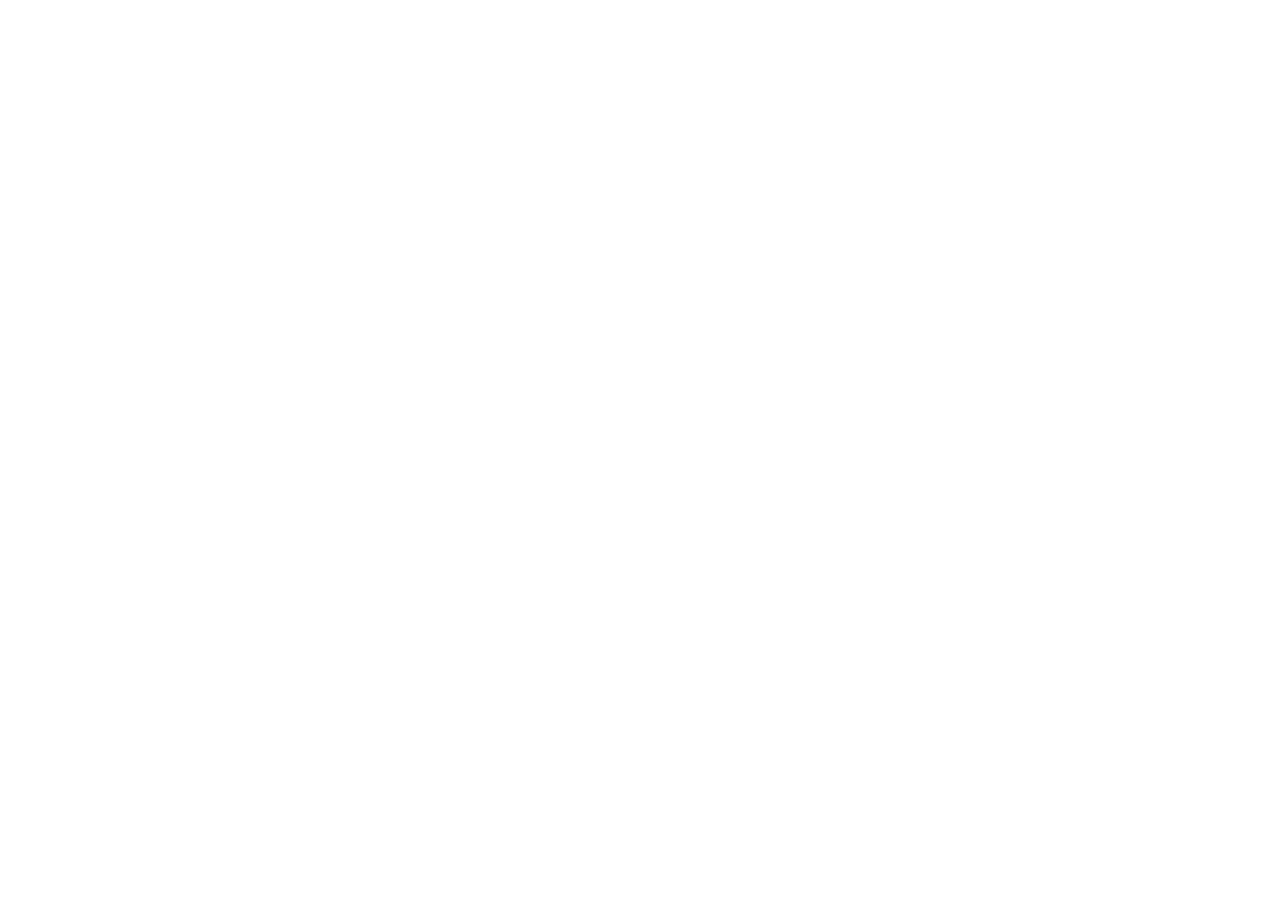
==== HTML/index.html @ b837b575 "mk1" ====
<!DOCTYPE html>
<html lang="en">


<head>
    <meta charset="UTF-8">
    <meta http-equiv="X-UA-Compatible" content="IE=edge">
    <meta name="viewport" content="width=device-width, initial-scale=1.0">
    <link rel="stylesheet" href="../Styles/style.css" />
    <title>Basketball Game</title>
</head>


<body>

    <div id="game-board">
        <canvas id="myCanvas"></canvas>
    </div>

    
    <script type="text/javascript" src="../js/ballStand.js"></script>
    <script type="text/javascript" src="../js/ball.js"></script>
    <script type="text/javascript" src="../js/player.js"></script>
    <script type="text/javascript" src="../js/basket.js"></script>
    <script type="text/javascript" src="../js/background.js"></script>
    <script type="text/javascript" src="../js/basicGame.js"></script>
    <script type="text/javascript" src="../js/gameLauncher.js"></script>
    
</body>


</html>
---- Styles/style.css ----
* {
    padding: 0px;
    margin: 0px;
}

#game-board {
    display: flex;
    justify-content: center;
  }
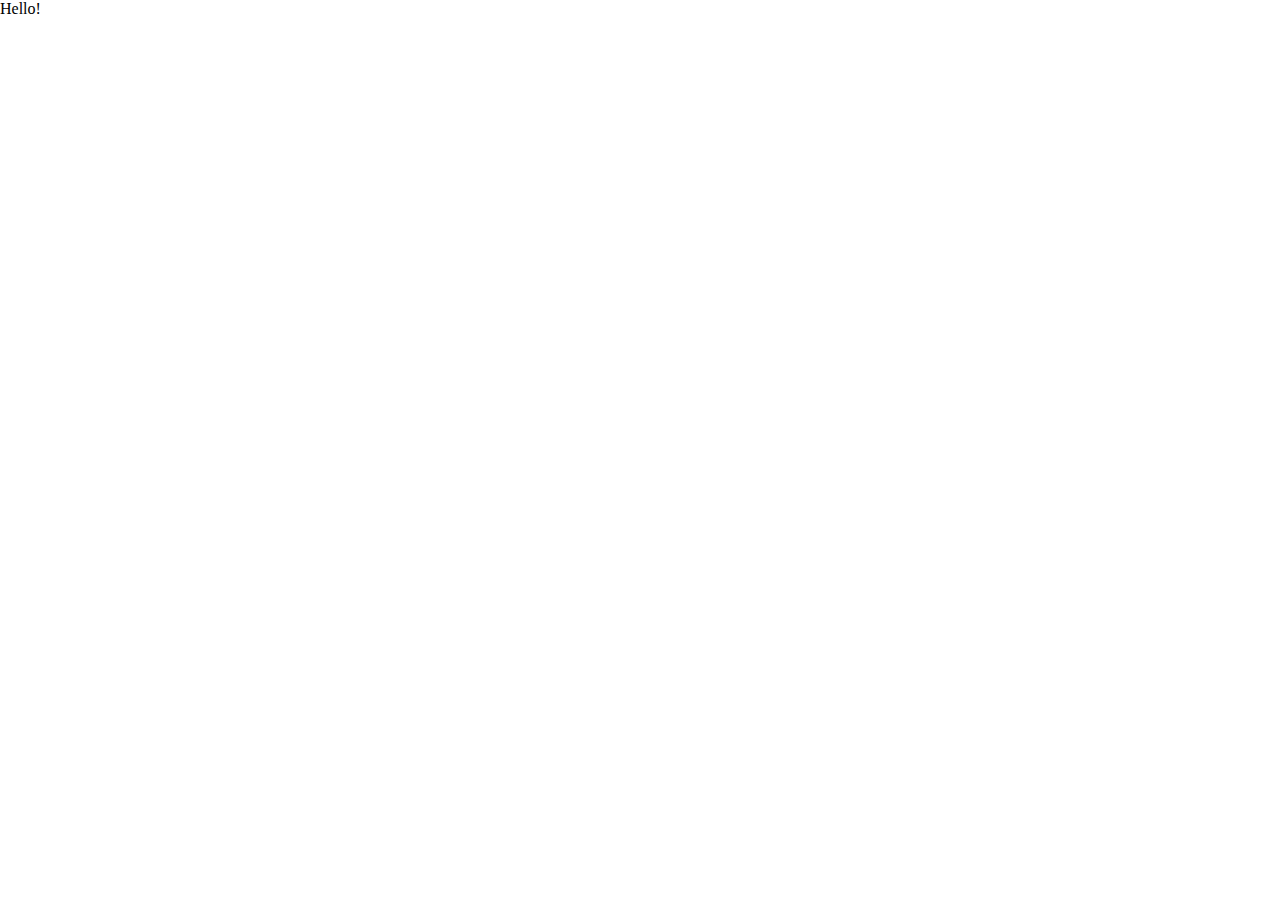
==== commit f4fa5991: "frist commit Ras" ====
--- a/HTML/index.html
+++ b/HTML/index.html
@@ -1,32 +1,25 @@
 <!DOCTYPE html>
 <html lang="en">
+	<head>
+		<meta charset="UTF-8" />
+		<meta http-equiv="X-UA-Compatible" content="IE=edge" />
+		<meta name="viewport" content="width=device-width, initial-scale=1.0" />
+		<link rel="stylesheet" href="../Styles/style.css" />
+		<title>Basketball Game</title>
+	</head>
 
+	<body>
+		Hello!
+		<div id="game-board">
+			<canvas id="myCanvas"></canvas>
+		</div>
 
-<head>
-    <meta charset="UTF-8">
-    <meta http-equiv="X-UA-Compatible" content="IE=edge">
-    <meta name="viewport" content="width=device-width, initial-scale=1.0">
-    <link rel="stylesheet" href="../Styles/style.css" />
-    <title>Basketball Game</title>
-</head>
-
-
-<body>
-
-    <div id="game-board">
-        <canvas id="myCanvas"></canvas>
-    </div>
-
-    
-    <script type="text/javascript" src="../js/ballStand.js"></script>
-    <script type="text/javascript" src="../js/ball.js"></script>
-    <script type="text/javascript" src="../js/player.js"></script>
-    <script type="text/javascript" src="../js/basket.js"></script>
-    <script type="text/javascript" src="../js/background.js"></script>
-    <script type="text/javascript" src="../js/basicGame.js"></script>
-    <script type="text/javascript" src="../js/gameLauncher.js"></script>
-    
-</body>
-
-
-</html>+		<script type="text/javascript" src="../js/ballStand.js"></script>
+		<script type="text/javascript" src="../js/ball.js"></script>
+		<script type="text/javascript" src="../js/player.js"></script>
+		<script type="text/javascript" src="../js/basket.js"></script>
+		<script type="text/javascript" src="../js/background.js"></script>
+		<script type="text/javascript" src="../js/basicGame.js"></script>
+		<script type="text/javascript" src="../js/gameLauncher.js"></script>
+	</body>
+</html>
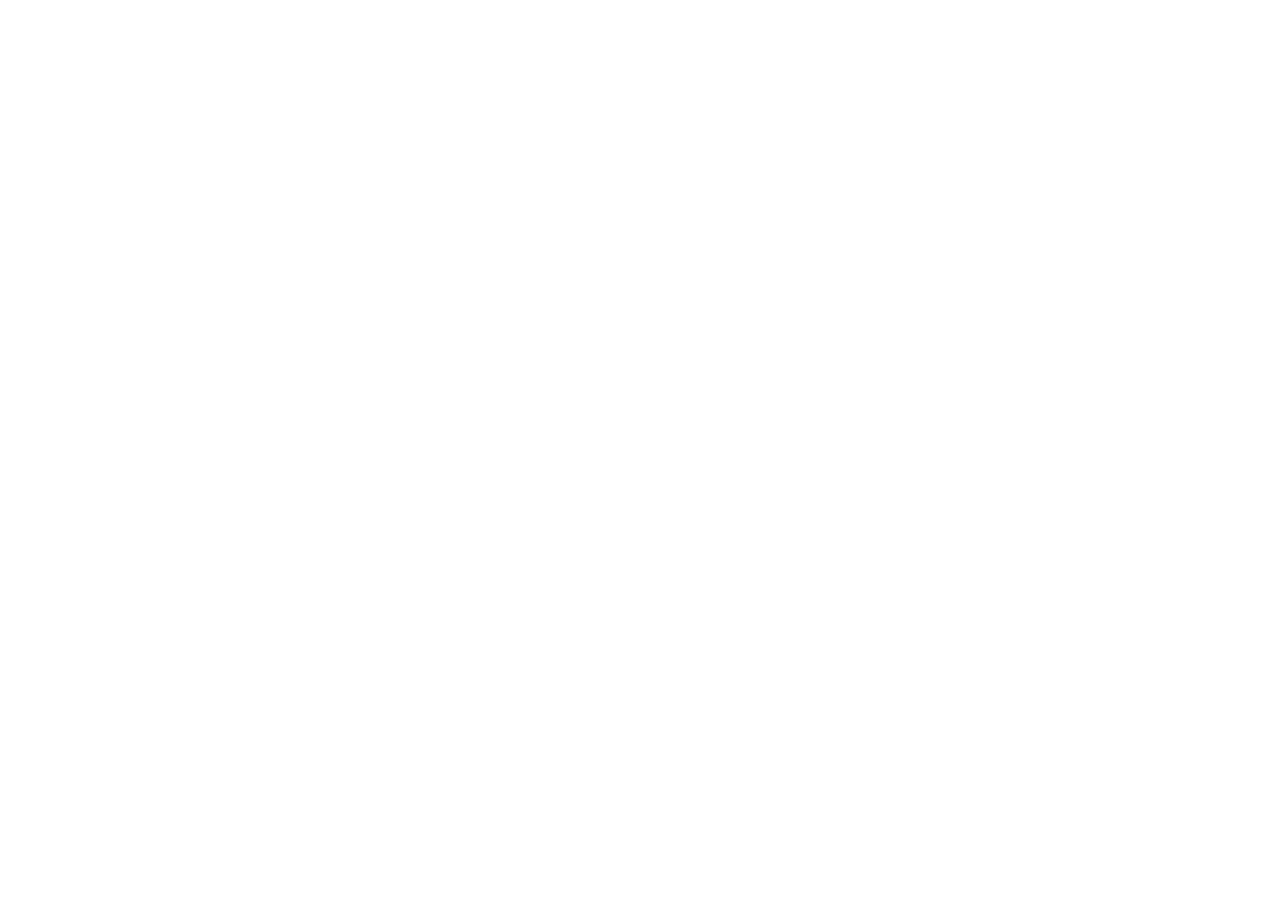
==== commit ec219824: "reset" ====
--- a/HTML/index.html
+++ b/HTML/index.html
@@ -9,7 +9,6 @@
 	</head>
 
 	<body>
-		Hello!
 		<div id="game-board">
 			<canvas id="myCanvas"></canvas>
 		</div>
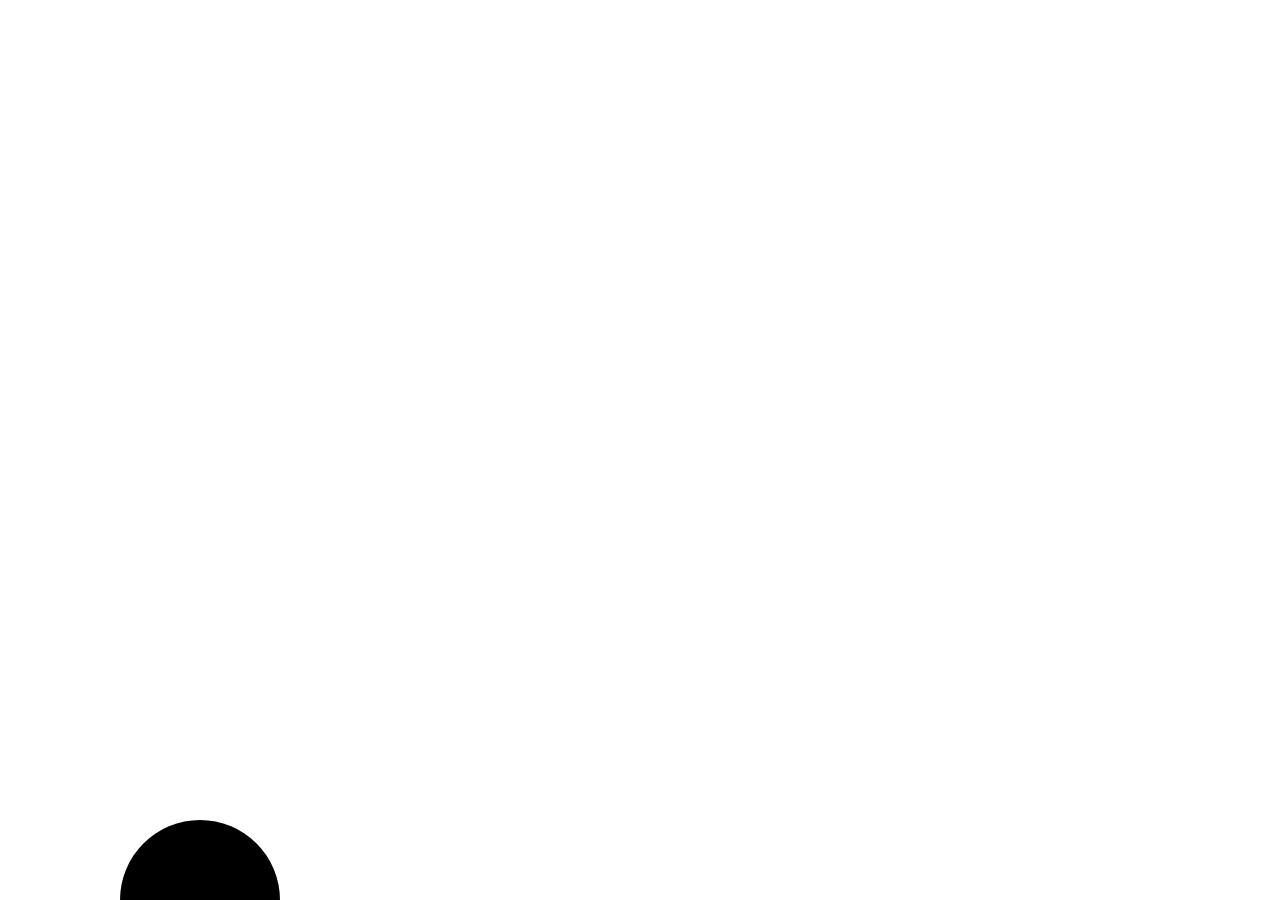
==== commit 6a774760: "Added prototype Animation" ====
--- a/HTML/index.html
+++ b/HTML/index.html
@@ -18,6 +18,7 @@
 		<script type="text/javascript" src="../js/player.js"></script>
 		<script type="text/javascript" src="../js/basket.js"></script>
 		<script type="text/javascript" src="../js/background.js"></script>
+		<script type="text/javascript" src="../Logica/Shooter.js"></script>
 		<script type="text/javascript" src="../js/basicGame.js"></script>
 		<script type="text/javascript" src="../js/gameLauncher.js"></script>
 	</body>
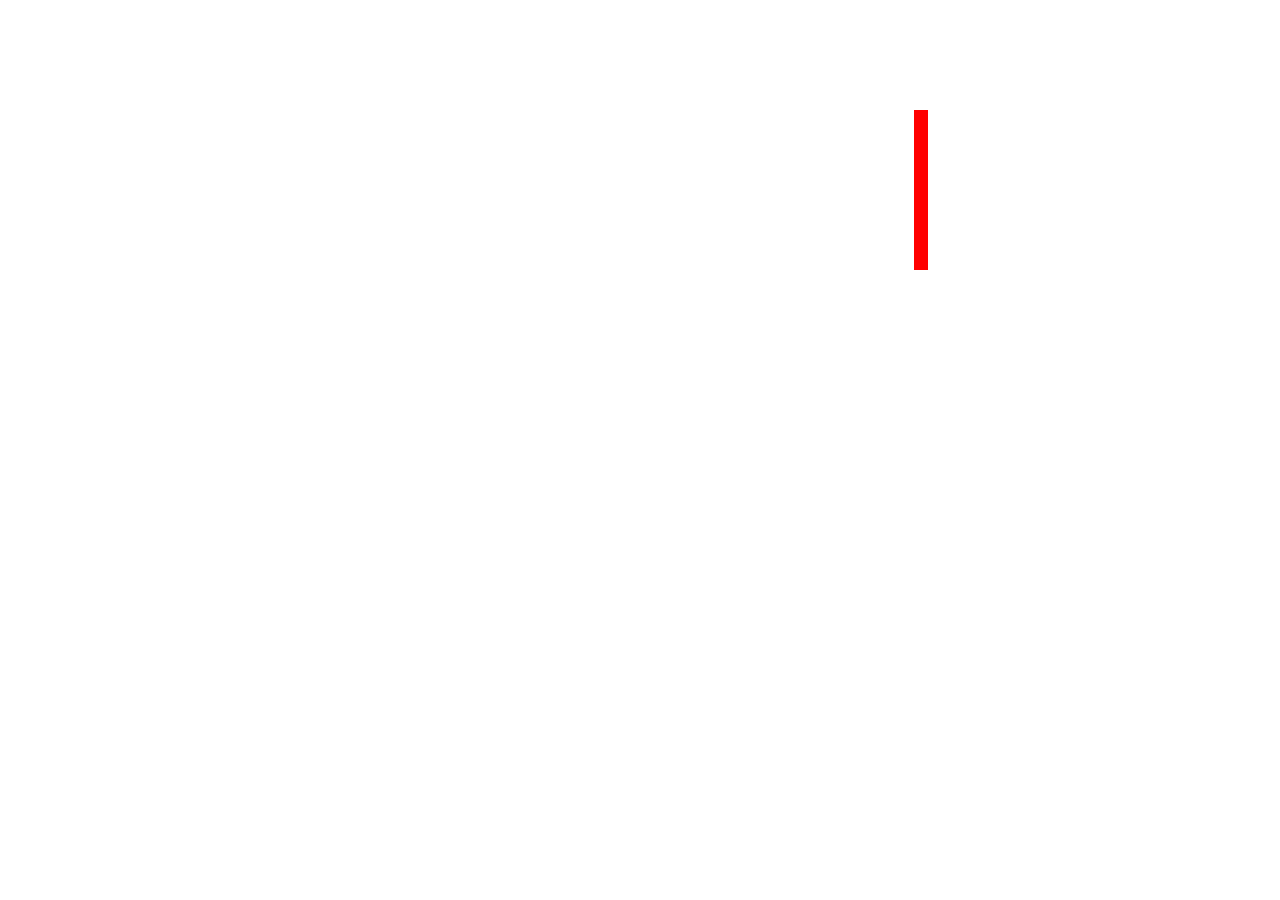
==== commit 2254a467: "precollision" ====
--- a/HTML/index.html
+++ b/HTML/index.html
@@ -13,6 +13,7 @@
 			<canvas id="myCanvas"></canvas>
 		</div>
 
+		<script type="text/javascript" src="../js/collisionBoard.js"></script>
 		<script type="text/javascript" src="../js/ballStand.js"></script>
 		<script type="text/javascript" src="../js/ball.js"></script>
 		<script type="text/javascript" src="../js/player.js"></script>
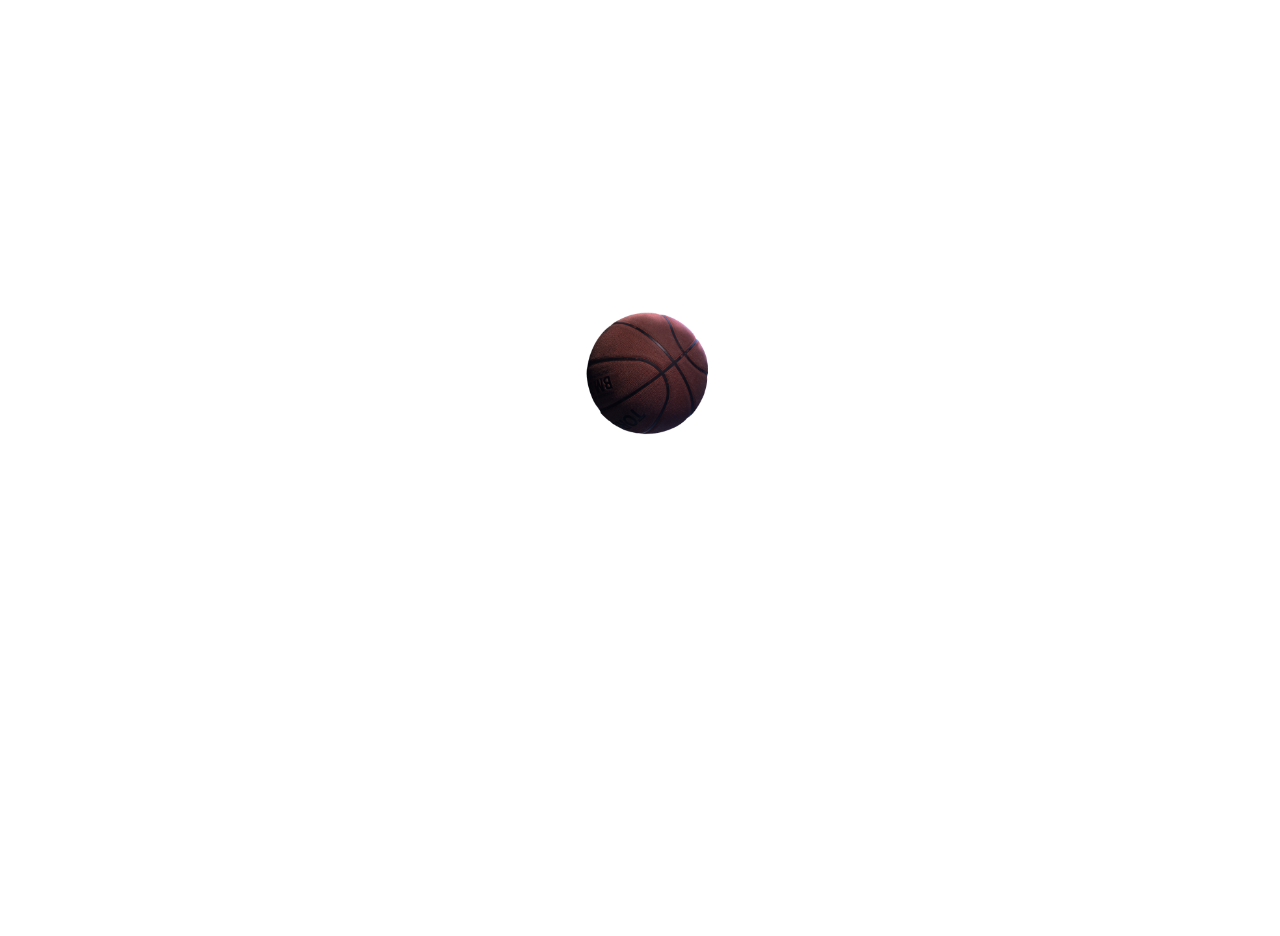
==== commit 3d6c5ef0: "refactorización" ====
--- a/HTML/index.html
+++ b/HTML/index.html
@@ -15,11 +15,11 @@
 
 		<script type="text/javascript" src="../js/collisionBoard.js"></script>
 		<script type="text/javascript" src="../js/ballStand.js"></script>
+		<script type="text/javascript" src="../Logic/Shooter.js"></script>
 		<script type="text/javascript" src="../js/ball.js"></script>
 		<script type="text/javascript" src="../js/player.js"></script>
 		<script type="text/javascript" src="../js/basket.js"></script>
 		<script type="text/javascript" src="../js/background.js"></script>
-		<script type="text/javascript" src="../Logica/Shooter.js"></script>
 		<script type="text/javascript" src="../js/basicGame.js"></script>
 		<script type="text/javascript" src="../js/gameLauncher.js"></script>
 	</body>
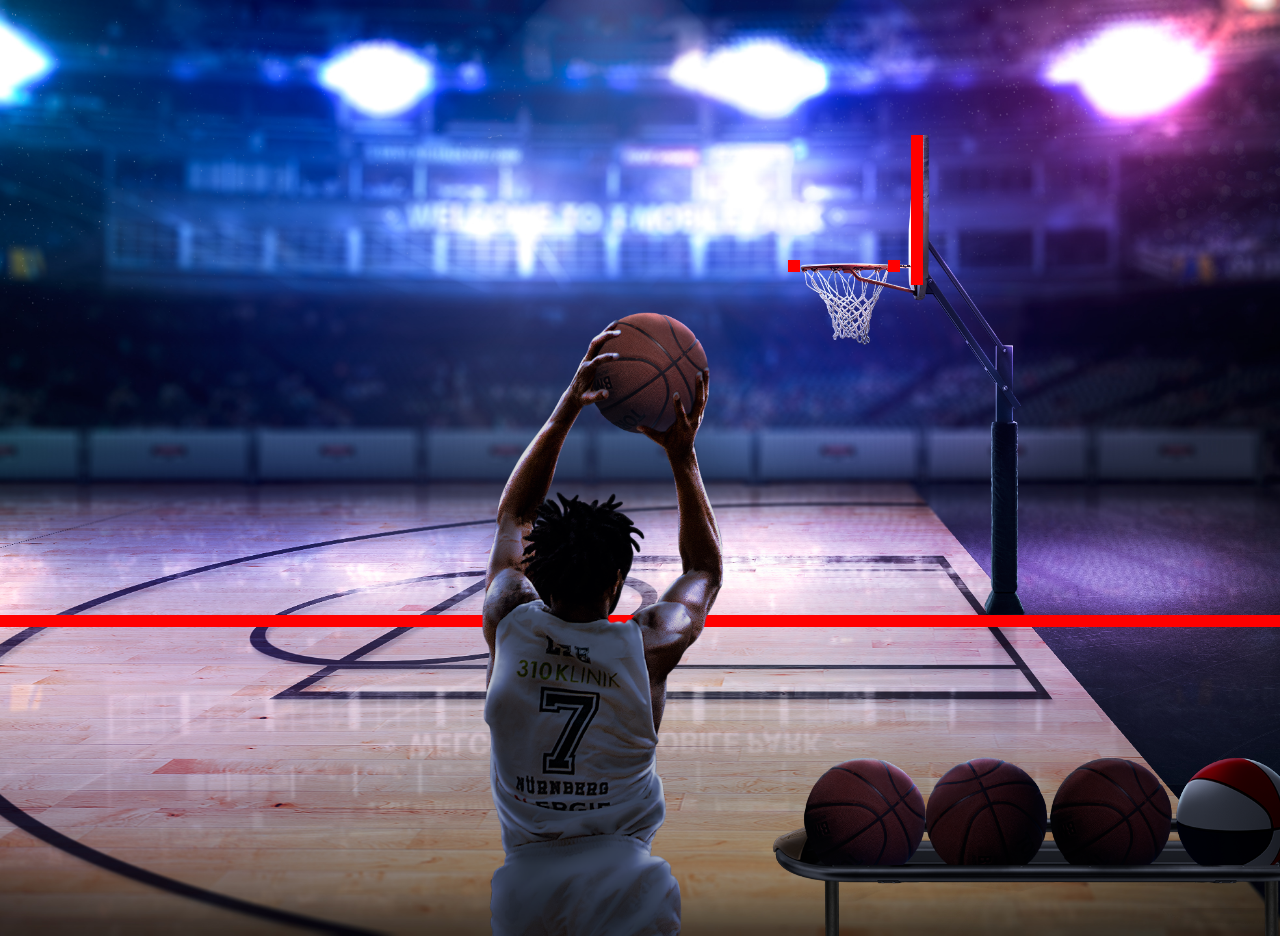
==== commit b6d6f7f4: "collisions added" ====
--- a/HTML/index.html
+++ b/HTML/index.html
@@ -13,6 +13,11 @@
 			<canvas id="myCanvas"></canvas>
 		</div>
 
+
+
+		<script type="text/javascript" src="../js/collisionFloor.js"></script>
+		<script type="text/javascript" src="../js/collisionBasketRigth.js"></script>
+		<script type="text/javascript" src="../js/collisionBasketLeft.js"></script>
 		<script type="text/javascript" src="../js/collisionBoard.js"></script>
 		<script type="text/javascript" src="../js/ballStand.js"></script>
 		<script type="text/javascript" src="../Logic/Shooter.js"></script>
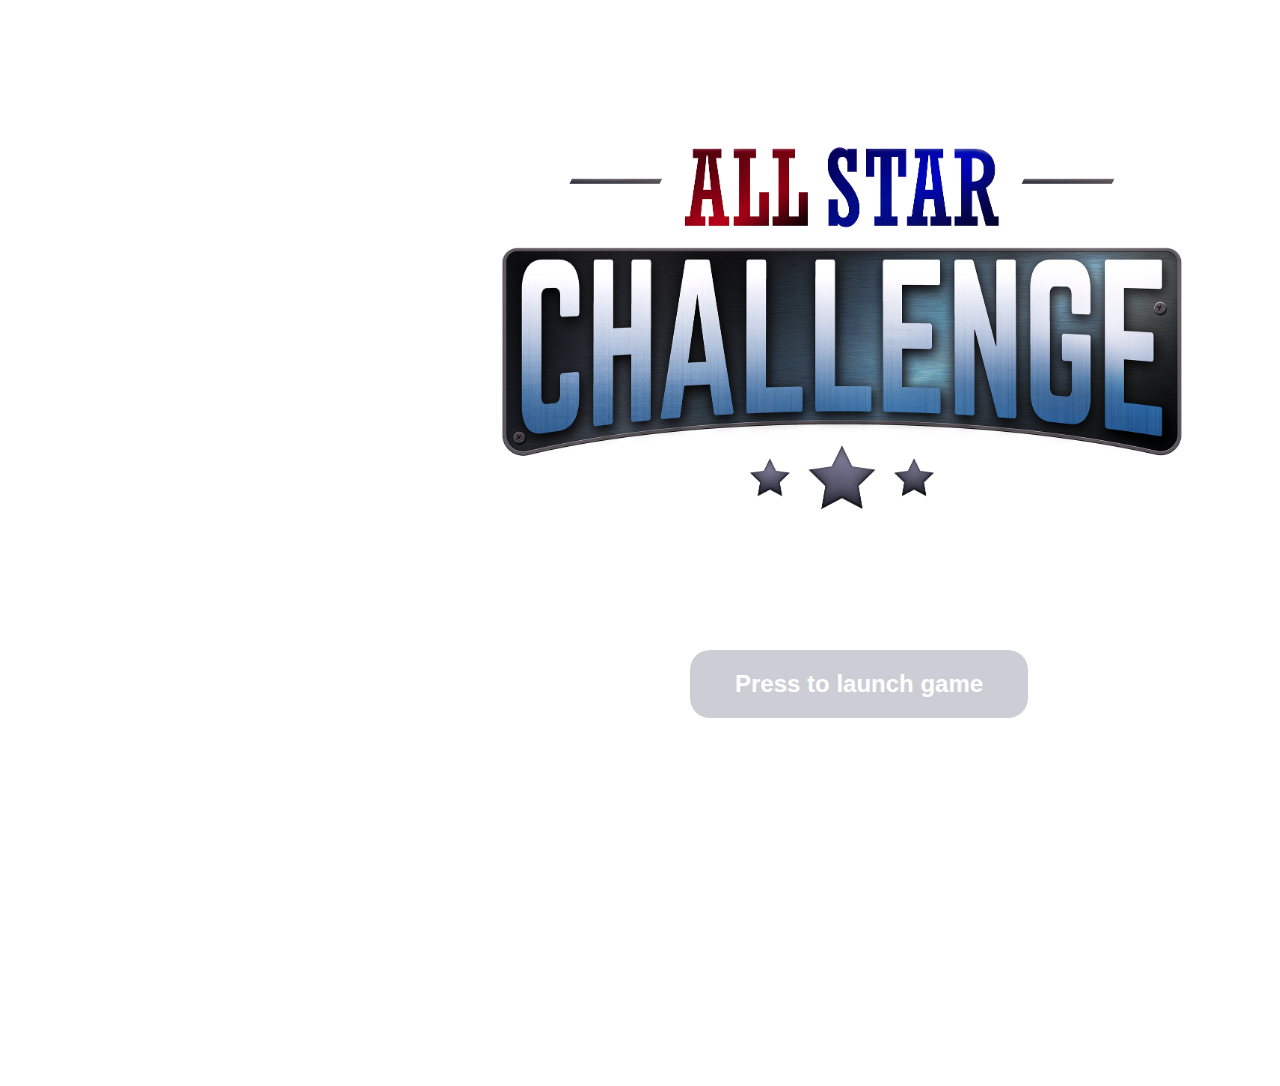
==== commit cc188c28: "launch menu, loading video, visual adjustments" ====
--- a/HTML/index.html
+++ b/HTML/index.html
@@ -9,12 +9,34 @@
 	</head>
 
 	<body>
+
+		<div id="launcher-menu">
+			<img src="../IMAGES/basketball_logo_small.png" alt="all star challenge logo">
+			<div id="launch-btn">
+				<h2>Press to launch game</h2>
+			</div>
+			<video autoplay muted loop poster="../IMAGES/menu_video_poster.png" id="menu-video">
+				<source src="../IMAGES/basketball_menu_launcher_video_tiny.mp4" type="video/mp4">
+			</video>
+		</div>
+
+		<div id="intro"  class="hide">
+			<video  preload="auto" poster="../IMAGES/intro_video_poster.png" id="intro-video">
+				<source src="../IMAGES/BASKETBALL_INTRO_tiny.mp4" type="video/mp4">
+			</video>
+		</div>
+
+
+		<p id="score"></p>
+		<p id="best-score"></p>
+
 		<div id="game-board">
 			<canvas id="myCanvas"></canvas>
 		</div>
 
 
-
+		<script type="text/javascript" src="../js/scoreboard.js"></script>
+		<script type="text/javascript" src="../js/net.js"></script>
 		<script type="text/javascript" src="../js/collisionFloor.js"></script>
 		<script type="text/javascript" src="../js/collisionBasketRigth.js"></script>
 		<script type="text/javascript" src="../js/collisionBasketLeft.js"></script>
--- a/Styles/style.css
+++ b/Styles/style.css
@@ -6,4 +6,87 @@
 #game-board {
     display: flex;
     justify-content: center;
-  }+  }
+
+
+#score {
+    font-family: 'Lucida Sans', 'Lucida Sans Regular', 'Lucida Grande', 'Lucida Sans Unicode', Geneva, Verdana, sans-serif;
+    color: #ec0276;
+    font-size: 20px;
+    position: absolute;
+    left: 270px;
+    top: 177px;
+}
+
+
+#best-score {
+    font-family: 'Lucida Sans', 'Lucida Sans Regular', 'Lucida Grande', 'Lucida Sans Unicode', Geneva, Verdana, sans-serif;
+    color: #8f92a3;
+    font-size: 20px;
+    position: absolute;
+    left: 270px;
+    top: 240px;
+}
+
+#launcher-menu img {
+    position: absolute;
+    width: 1000px;
+    left: 350px;
+    top: 100px;
+    z-index: 1000;
+}
+
+#launcher-menu {
+    width: 1664px;
+    height: 936px;
+    padding: 0px;
+    margin: 0px;
+}
+
+
+#menu-video {
+    position: absolute;
+    width: 100%;
+    height: 100%;
+}
+
+
+.hide {
+    display: none;
+}
+
+#launch-btn {
+    position: absolute;
+    padding: 20px 45px;
+    background-color: rgba(142, 145, 161, 0.452);
+    top: 650px;
+    left: 690px;
+    z-index: 1000;
+    border-radius: 20px;
+}
+
+#launch-btn h2 {
+    font-family: 'Gill Sans', 'Gill Sans MT', Calibri, 'Trebuchet MS', sans-serif;
+    font-weight: 600;
+    color: white;
+}
+
+#launch-btn:hover {
+    background-color: rgba(214, 216, 228, 0.61);
+    cursor: pointer;
+}
+
+
+#intro {
+   width: 1664;
+   height: 936;
+   padding: 0px;
+   margin: 0px;
+}
+
+#intro-video {
+    position: absolute;
+    width: 100%;
+    height: 100%;
+}
+
